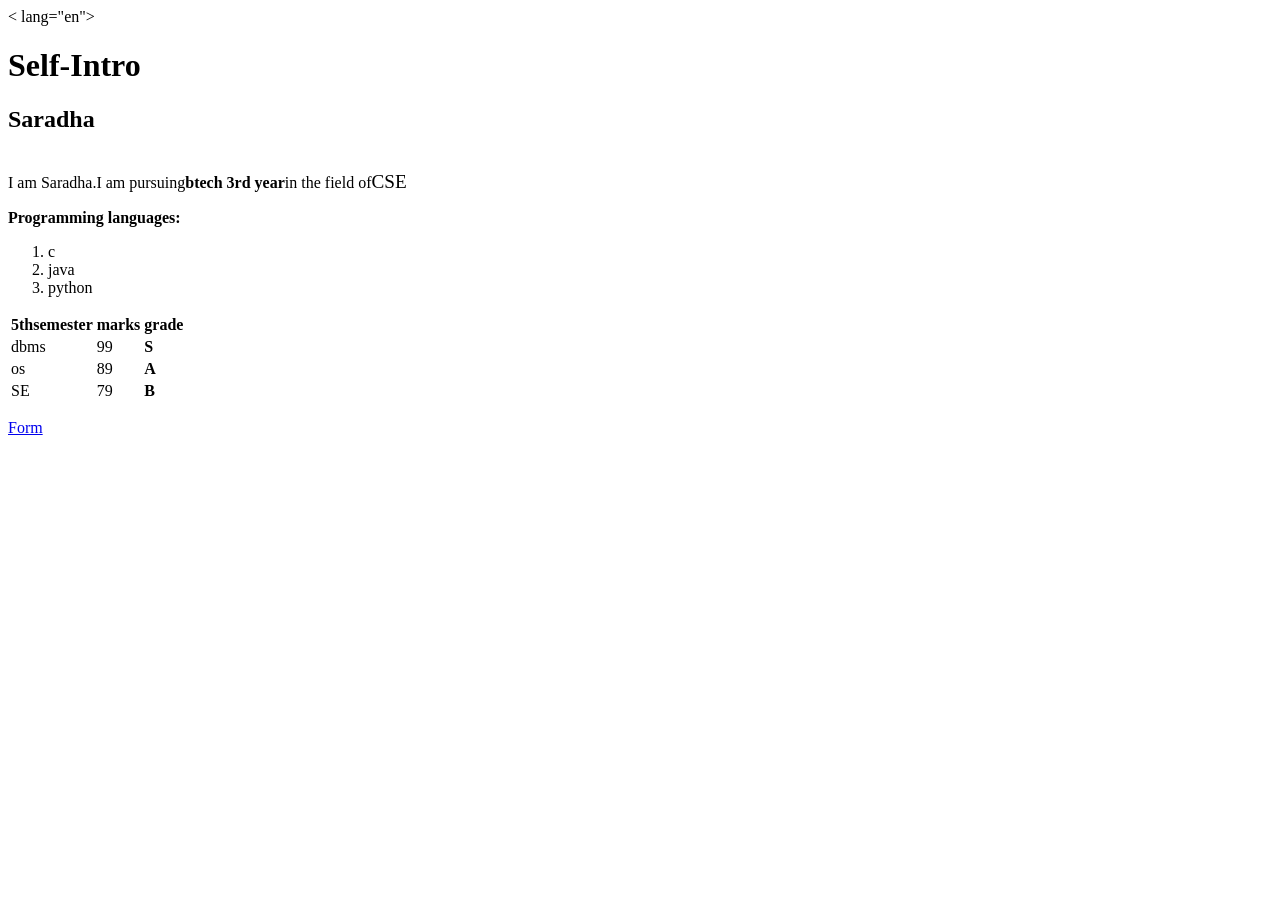
==== index.html @ 3e5a3574 "HTML CSS" ====
<!DOCTYPE html>
< lang="en">
<head>
    <meta charset="UTF-8">
    <meta name="viewport" content="width=device-width, initial-scale=1.0">
    <title>Document</title>
</head>
<p>
    <h1>
    Self-Intro
    <br>
</h1>
<h2>Saradha</h2>
<br>I am Saradha.I am pursuing<b>btech 3rd year</b>in the field of<big>CSE</big><i></i>
</br>
<p><b>Programming languages:</b></p>
<ol>
    <li>c</li><li>java</li><li>python</li>
</ol>
<table>
    <tr>
        <th>5thsemester</th>
        <th> marks</th>
        <th> grade</th>
    </tr>
    <tr>
        <td>dbms</td>
        <td>99</td>
        <td><b>S</b></td>
    </tr>
    <tr>
        <td>os</td>
        <td>89</td>
        <td><b>A</b></td>
    </tr>
    <tr>
        <td>SE</td>
        <td>79</td>
        <td><b>B</b></td>
    </tr>
</table>
<a href=form.html></a>
</p>
<a href="/form.html"target="main">Form</a>
    
</body>
</html>
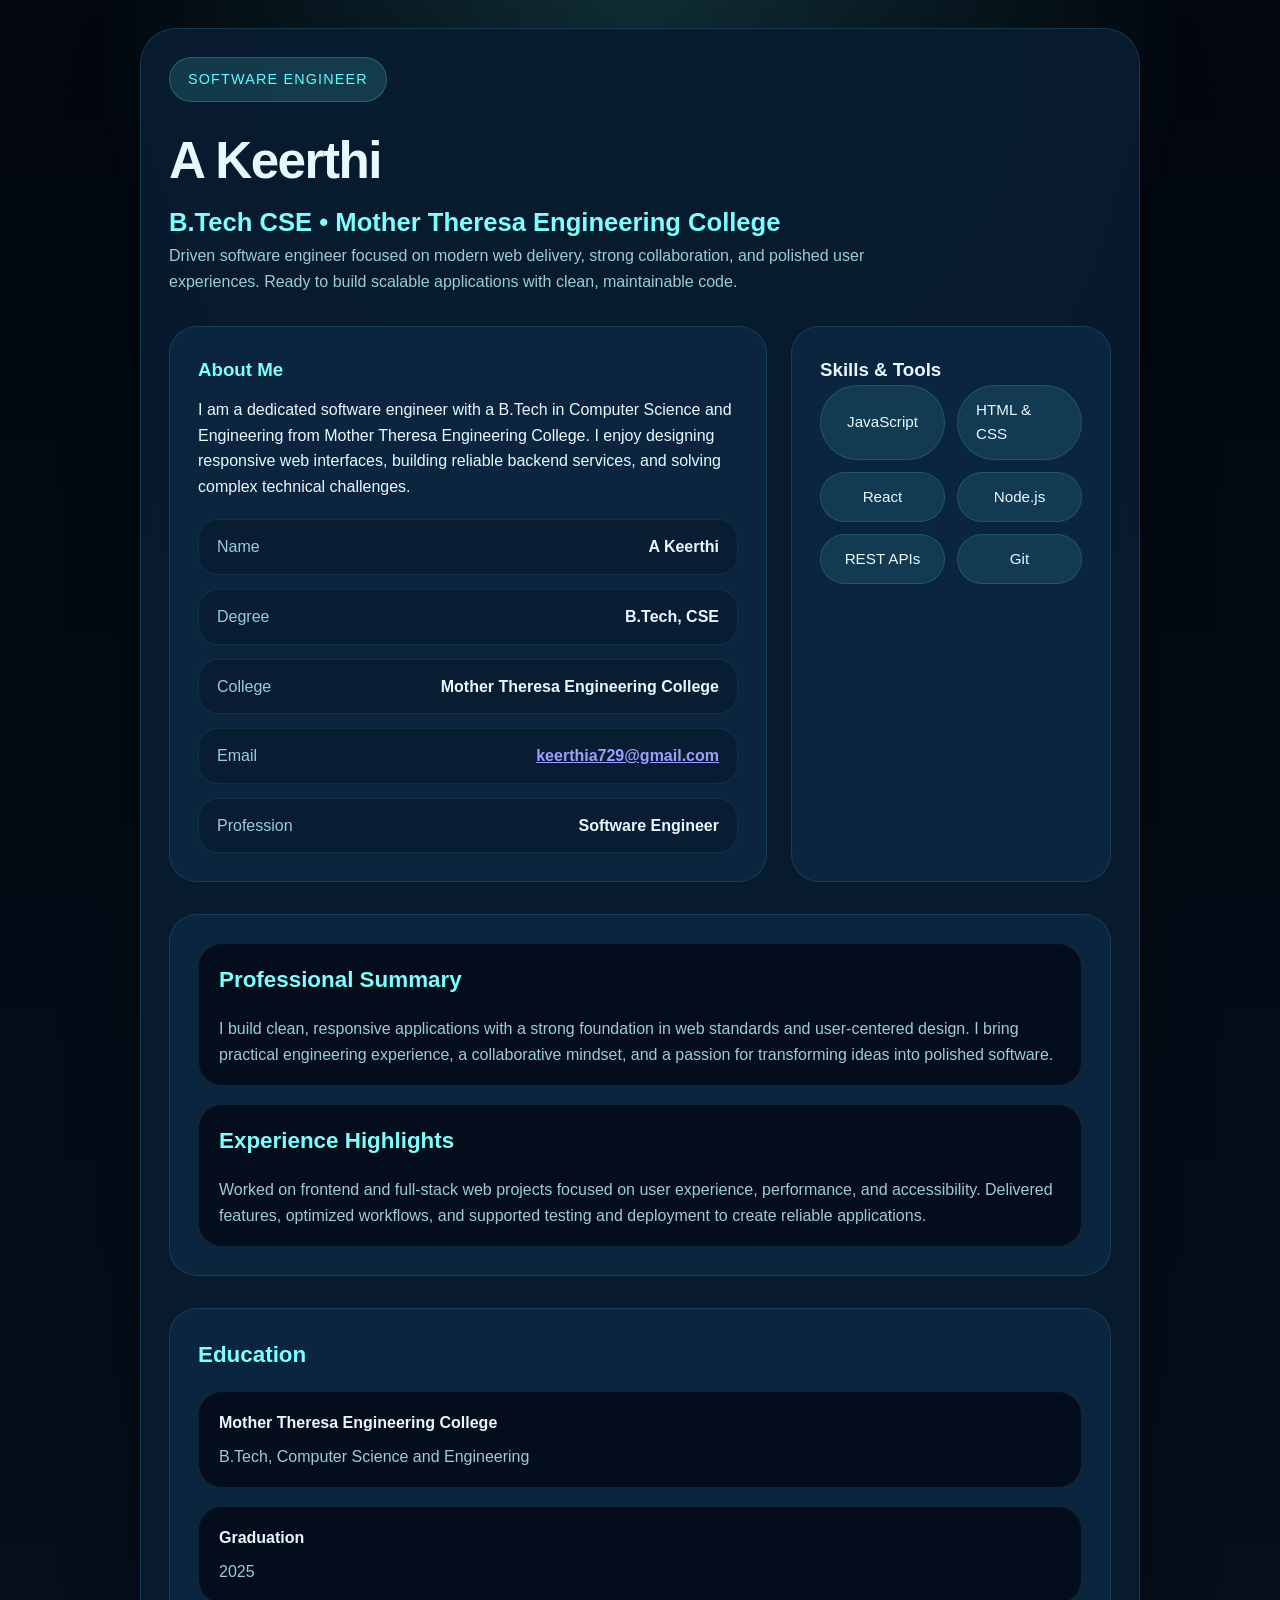
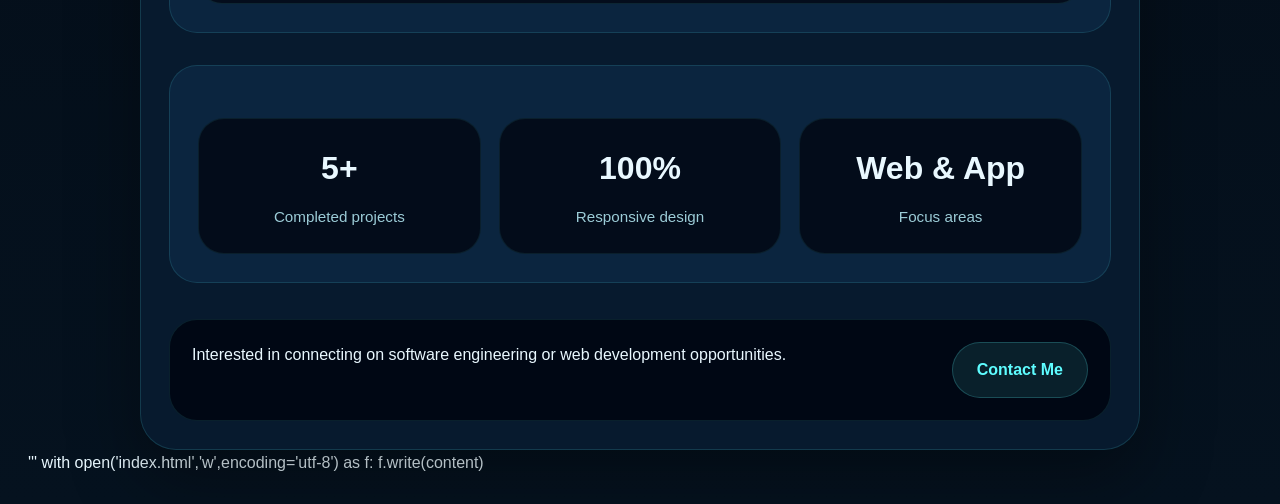
==== commit 1ba5b702: "portfolio" ====
--- a/index.html
+++ b/index.html
@@ -1,47 +1,354 @@
 <!DOCTYPE html>
-< lang="en">
+<html lang="en">
 <head>
     <meta charset="UTF-8">
     <meta name="viewport" content="width=device-width, initial-scale=1.0">
-    <title>Document</title>
+    <title>A Keerthi | Software Engineer Portfolio</title>
+    <style>
+        :root {
+            color-scheme: dark;
+            --bg: #05121f;
+            --surface: rgba(8, 28, 48, 0.95);
+            --surface-soft: rgba(12, 38, 65, 0.95);
+            --border: rgba(94, 252, 255, 0.2);
+            --aqua: #5efcff;
+            --text: #e9f8ff;
+            --muted: #9cccd7;
+            --accent: #7cffff;
+            --shadow: 0 28px 70px rgba(0, 0, 0, 0.35);
+        }
+
+        * {
+            box-sizing: border-box;
+            margin: 0;
+            padding: 0;
+        }
+
+        html, body {
+            min-height: 100%;
+        }
+
+        body {
+            font-family: 'Segoe UI', Tahoma, Geneva, Verdana, sans-serif;
+            background: radial-gradient(circle at top, rgba(94, 252, 255, 0.16), transparent 25%),
+                        linear-gradient(180deg, #02070f 0%, #05121f 100%);
+            color: var(--text);
+            line-height: 1.6;
+            padding: 28px;
+        }
+
+        .container {
+            max-width: 1000px;
+            margin: 0 auto;
+            padding: 28px;
+            background: var(--surface);
+            border: 1px solid rgba(94, 252, 255, 0.14);
+            border-radius: 36px;
+            box-shadow: var(--shadow);
+            backdrop-filter: blur(16px);
+        }
+
+        .header {
+            display: grid;
+            gap: 18px;
+            margin-bottom: 32px;
+        }
+
+        .status {
+            width: fit-content;
+            padding: 10px 18px;
+            border-radius: 999px;
+            background: rgba(94, 252, 255, 0.14);
+            border: 1px solid rgba(94, 252, 255, 0.22);
+            color: var(--aqua);
+            font-size: 0.9rem;
+            letter-spacing: 0.08em;
+            text-transform: uppercase;
+        }
+
+        h1 {
+            font-size: clamp(2.8rem, 4vw, 4rem);
+            letter-spacing: -0.03em;
+        }
+
+        h2 {
+            color: var(--accent);
+            font-size: clamp(1.3rem, 2vw, 1.7rem);
+            font-weight: 600;
+        }
+
+        .tagline {
+            max-width: 760px;
+            color: var(--muted);
+            font-size: 1rem;
+        }
+
+        .grid {
+            display: grid;
+            gap: 24px;
+            grid-template-columns: minmax(0, 1fr) 320px;
+        }
+
+        .card {
+            background: var(--surface-soft);
+            border: 1px solid rgba(94, 252, 255, 0.12);
+            border-radius: 28px;
+            padding: 28px;
+        }
+
+        .profile-card {
+            display: grid;
+            gap: 20px;
+        }
+
+        .profile-card h3 {
+            color: var(--accent);
+            margin-bottom: 12px;
+        }
+
+        .details {
+            display: grid;
+            gap: 14px;
+            list-style: none;
+        }
+
+        .details li {
+            display: flex;
+            justify-content: space-between;
+            gap: 12px;
+            padding: 14px 18px;
+            border-radius: 20px;
+            background: rgba(0, 0, 0, 0.2);
+            border: 1px solid rgba(94, 252, 255, 0.08);
+        }
+
+        .details li span:first-child {
+            color: var(--muted);
+        }
+
+        .details li span:last-child {
+            color: var(--text);
+            font-weight: 600;
+        }
+
+        .skills {
+            display: grid;
+            gap: 12px;
+            grid-template-columns: repeat(2, minmax(0, 1fr));
+        }
+
+        .skill-pill {
+            display: inline-flex;
+            align-items: center;
+            justify-content: center;
+            padding: 12px 18px;
+            border-radius: 999px;
+            background: rgba(94, 252, 255, 0.1);
+            color: var(--text);
+            border: 1px solid rgba(94, 252, 255, 0.14);
+            font-size: 0.95rem;
+        }
+
+        .section {
+            margin-top: 32px;
+        }
+
+        .section h3 {
+            margin-bottom: 18px;
+            color: var(--accent);
+            font-size: 1.4rem;
+        }
+
+        .section p,
+        .section li {
+            color: var(--muted);
+        }
+
+        .list-card {
+            display: grid;
+            gap: 18px;
+        }
+
+        .list-card div {
+            padding: 18px 20px;
+            border-radius: 24px;
+            background: rgba(4, 12, 25, 0.9);
+            border: 1px solid rgba(94, 252, 255, 0.1);
+        }
+
+        .list-card strong {
+            display: block;
+            margin-bottom: 8px;
+            color: var(--text);
+        }
+
+        .stats {
+            display: grid;
+            grid-template-columns: repeat(3, minmax(0, 1fr));
+            gap: 18px;
+            margin-top: 24px;
+        }
+
+        .stat {
+            padding: 24px;
+            border-radius: 26px;
+            background: rgba(4, 12, 25, 0.96);
+            border: 1px solid rgba(94, 252, 255, 0.08);
+            text-align: center;
+        }
+
+        .stat strong {
+            display: block;
+            font-size: 2rem;
+            color: var(--text);
+            margin-bottom: 10px;
+        }
+
+        .stat span {
+            color: var(--muted);
+            font-size: 0.95rem;
+        }
+
+        .footer {
+            margin-top: 36px;
+            padding: 22px;
+            border-radius: 28px;
+            background: rgba(0, 6, 18, 0.9);
+            border: 1px solid rgba(94, 252, 255, 0.1);
+            display: flex;
+            flex-wrap: wrap;
+            justify-content: space-between;
+            gap: 18px;
+        }
+
+        .footer a {
+            color: var(--aqua);
+            text-decoration: none;
+            font-weight: 600;
+        }
+
+        .button {
+            display: inline-flex;
+            align-items: center;
+            justify-content: center;
+            gap: 10px;
+            padding: 14px 24px;
+            border-radius: 999px;
+            border: 1px solid rgba(94, 252, 255, 0.2);
+            background: rgba(94, 252, 255, 0.1);
+            color: var(--aqua);
+            transition: transform 0.2s ease, background 0.2s ease;
+        }
+
+        .button:hover {
+            transform: translateY(-2px);
+            background: rgba(94, 252, 255, 0.18);
+        }
+
+        @media (max-width: 820px) {
+            .grid {
+                grid-template-columns: 1fr;
+            }
+
+            .skills {
+                grid-template-columns: 1fr;
+            }
+
+            .stats {
+                grid-template-columns: 1fr;
+            }
+        }
+    </style>
 </head>
-<p>
-    <h1>
-    Self-Intro
-    <br>
-</h1>
-<h2>Saradha</h2>
-<br>I am Saradha.I am pursuing<b>btech 3rd year</b>in the field of<big>CSE</big><i></i>
-</br>
-<p><b>Programming languages:</b></p>
-<ol>
-    <li>c</li><li>java</li><li>python</li>
-</ol>
-<table>
-    <tr>
-        <th>5thsemester</th>
-        <th> marks</th>
-        <th> grade</th>
-    </tr>
-    <tr>
-        <td>dbms</td>
-        <td>99</td>
-        <td><b>S</b></td>
-    </tr>
-    <tr>
-        <td>os</td>
-        <td>89</td>
-        <td><b>A</b></td>
-    </tr>
-    <tr>
-        <td>SE</td>
-        <td>79</td>
-        <td><b>B</b></td>
-    </tr>
-</table>
-<a href=form.html></a>
-</p>
-<a href="/form.html"target="main">Form</a>
-    
+<body>
+    <main class="container">
+        <header class="header">
+            <span class="status">Software Engineer</span>
+            <div>
+                <h1>A Keerthi</h1>
+                <h2>B.Tech CSE • Mother Theresa Engineering College</h2>
+                <p class="tagline">Driven software engineer focused on modern web delivery, strong collaboration, and polished user experiences. Ready to build scalable applications with clean, maintainable code.</p>
+            </div>
+        </header>
+
+        <section class="grid">
+            <article class="card profile-card">
+                <div>
+                    <h3>About Me</h3>
+                    <p>I am a dedicated software engineer with a B.Tech in Computer Science and Engineering from Mother Theresa Engineering College. I enjoy designing responsive web interfaces, building reliable backend services, and solving complex technical challenges.</p>
+                </div>
+
+                <ul class="details">
+                    <li><span>Name</span><span>A Keerthi</span></li>
+                    <li><span>Degree</span><span>B.Tech, CSE</span></li>
+                    <li><span>College</span><span>Mother Theresa Engineering College</span></li>
+                    <li><span>Email</span><span><a href="mailto:keerthia729@gmail.com">keerthia729@gmail.com</a></span></li>
+                    <li><span>Profession</span><span>Software Engineer</span></li>
+                </ul>
+            </article>
+
+            <aside class="card">
+                <h3>Skills & Tools</h3>
+                <div class="skills">
+                    <span class="skill-pill">JavaScript</span>
+                    <span class="skill-pill">HTML & CSS</span>
+                    <span class="skill-pill">React</span>
+                    <span class="skill-pill">Node.js</span>
+                    <span class="skill-pill">REST APIs</span>
+                    <span class="skill-pill">Git</span>
+                </div>
+            </aside>
+        </section>
+
+        <section class="section card list-card">
+            <div>
+                <h3>Professional Summary</h3>
+                <p>I build clean, responsive applications with a strong foundation in web standards and user-centered design. I bring practical engineering experience, a collaborative mindset, and a passion for transforming ideas into polished software.</p>
+            </div>
+
+            <div>
+                <h3>Experience Highlights</h3>
+                <p>Worked on frontend and full-stack web projects focused on user experience, performance, and accessibility. Delivered features, optimized workflows, and supported testing and deployment to create reliable applications.</p>
+            </div>
+        </section>
+
+        <section class="section card">
+            <h3>Education</h3>
+            <div class="list-card">
+                <div>
+                    <strong>Mother Theresa Engineering College</strong>
+                    <p>B.Tech, Computer Science and Engineering</p>
+                </div>
+                <div>
+                    <strong>Graduation</strong>
+                    <p>2025</p>
+                </div>
+            </div>
+        </section>
+
+        <section class="section card">
+            <div class="stats" id="statsContainer"></div>
+        </section>
+
+        <footer class="footer">
+            <div>Interested in connecting on software engineering or web development opportunities.</div>
+            <a href="mailto:keerthia729@gmail.com" class="button">Contact Me</a>
+        </footer>
+    </main>
+
+    <script>
+        const stats = [
+            { label: 'Completed projects', value: '5+' },
+            { label: 'Responsive design', value: '100%' },
+            { label: 'Focus areas', value: 'Web & App' }
+        ];
+
+        const statsContainer = document.getElementById('statsContainer');
+        if (statsContainer) {
+            statsContainer.innerHTML = stats.map(stat => `\n                <div class="stat">\n                    <strong>${stat.value}</strong>\n                    <span>${stat.label}</span>\n                </div>\n            `).join('');
+        }
+    </script>
 </body>
-</html>+</html>'''
+with open('index.html','w',encoding='utf-8') as f:
+    f.write(content)
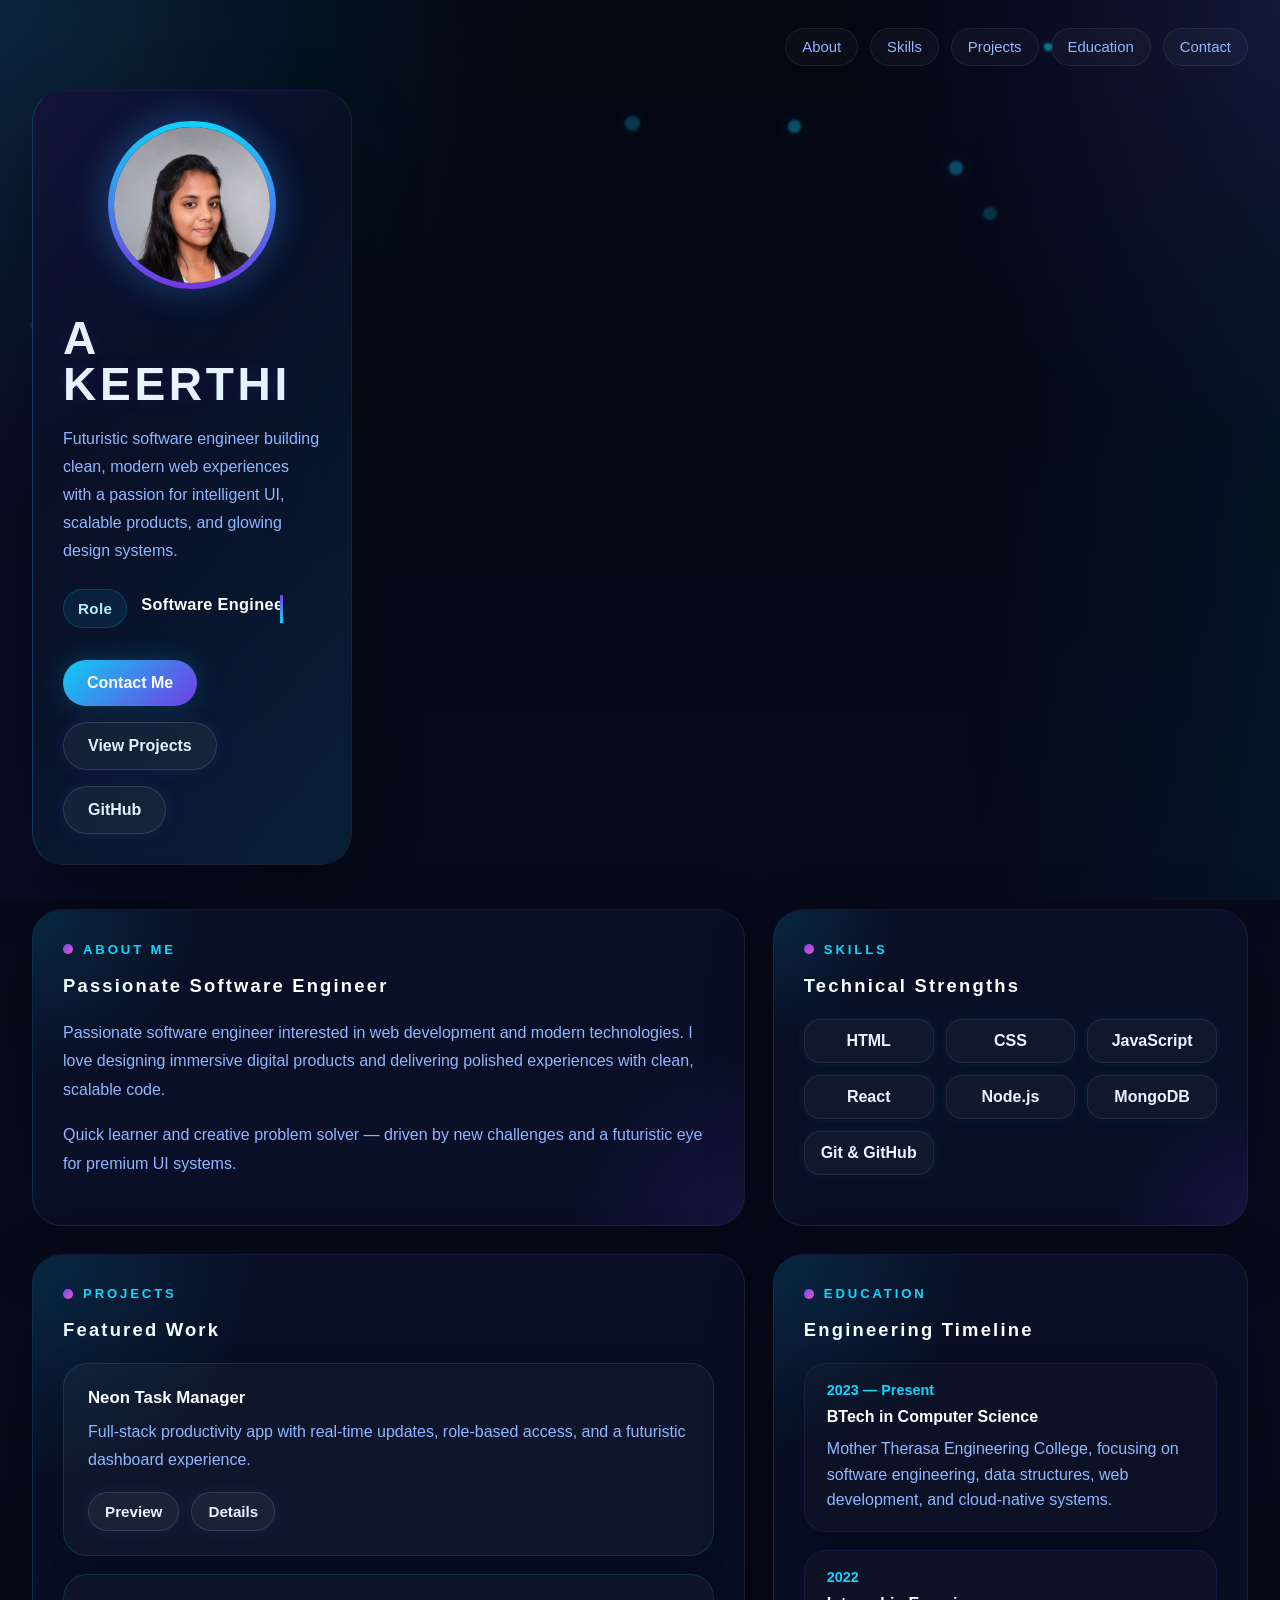
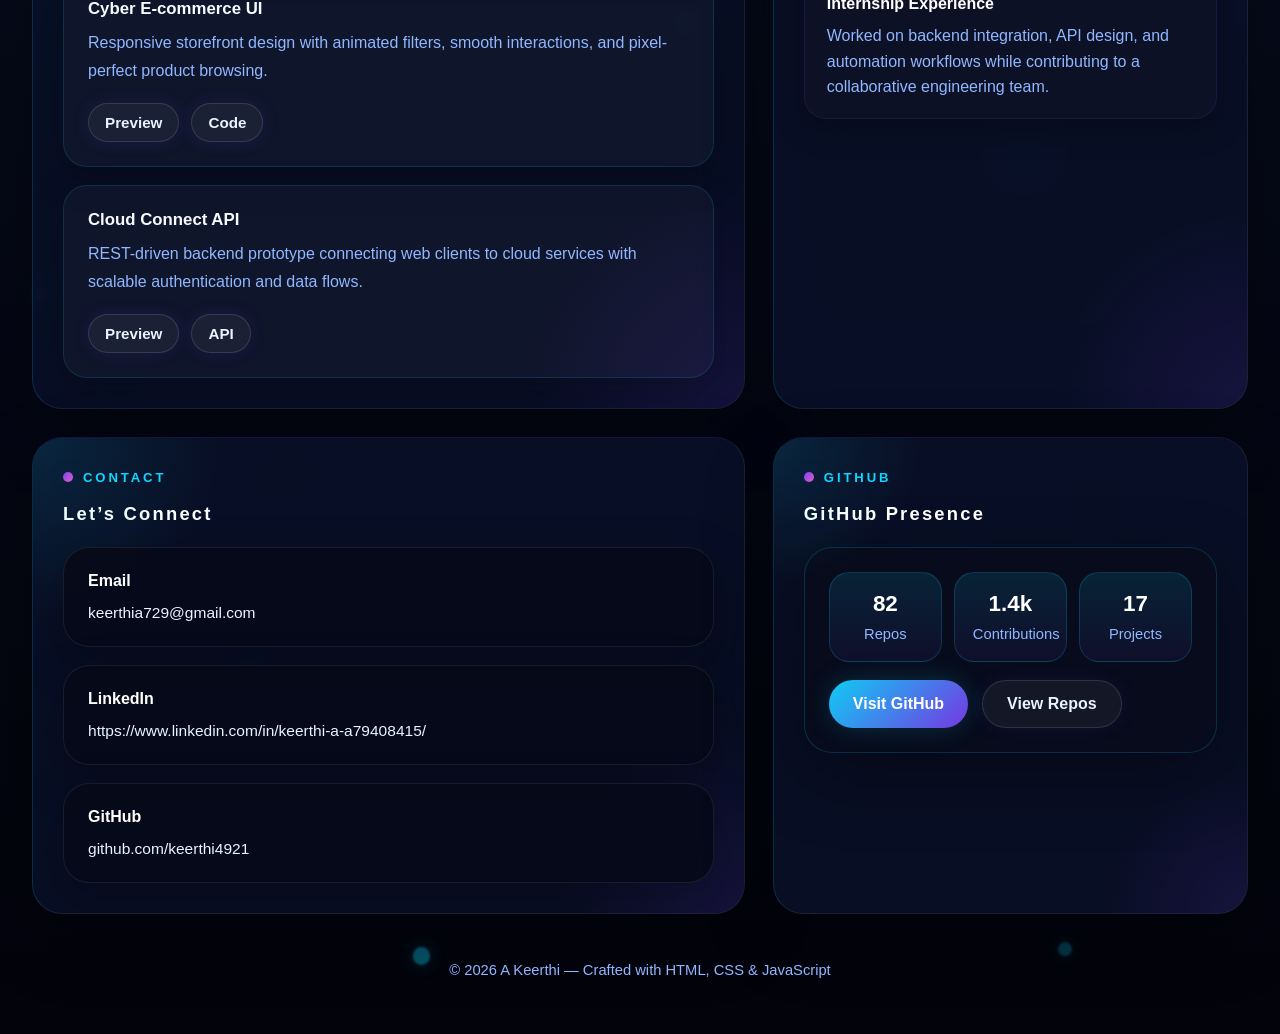
==== commit f87dda47: "form" ====
--- a/index.html
+++ b/index.html
@@ -1,354 +1,707 @@
-<!DOCTYPE html>
+<!doctype html>
 <html lang="en">
 <head>
-    <meta charset="UTF-8">
-    <meta name="viewport" content="width=device-width, initial-scale=1.0">
-    <title>A Keerthi | Software Engineer Portfolio</title>
-    <style>
-        :root {
-            color-scheme: dark;
-            --bg: #05121f;
-            --surface: rgba(8, 28, 48, 0.95);
-            --surface-soft: rgba(12, 38, 65, 0.95);
-            --border: rgba(94, 252, 255, 0.2);
-            --aqua: #5efcff;
-            --text: #e9f8ff;
-            --muted: #9cccd7;
-            --accent: #7cffff;
-            --shadow: 0 28px 70px rgba(0, 0, 0, 0.35);
-        }
-
-        * {
-            box-sizing: border-box;
-            margin: 0;
-            padding: 0;
-        }
-
-        html, body {
-            min-height: 100%;
-        }
-
-        body {
-            font-family: 'Segoe UI', Tahoma, Geneva, Verdana, sans-serif;
-            background: radial-gradient(circle at top, rgba(94, 252, 255, 0.16), transparent 25%),
-                        linear-gradient(180deg, #02070f 0%, #05121f 100%);
-            color: var(--text);
-            line-height: 1.6;
-            padding: 28px;
-        }
-
-        .container {
-            max-width: 1000px;
-            margin: 0 auto;
-            padding: 28px;
-            background: var(--surface);
-            border: 1px solid rgba(94, 252, 255, 0.14);
-            border-radius: 36px;
-            box-shadow: var(--shadow);
-            backdrop-filter: blur(16px);
-        }
-
-        .header {
-            display: grid;
-            gap: 18px;
-            margin-bottom: 32px;
-        }
-
-        .status {
-            width: fit-content;
-            padding: 10px 18px;
-            border-radius: 999px;
-            background: rgba(94, 252, 255, 0.14);
-            border: 1px solid rgba(94, 252, 255, 0.22);
-            color: var(--aqua);
-            font-size: 0.9rem;
-            letter-spacing: 0.08em;
-            text-transform: uppercase;
-        }
-
-        h1 {
-            font-size: clamp(2.8rem, 4vw, 4rem);
-            letter-spacing: -0.03em;
-        }
-
-        h2 {
-            color: var(--accent);
-            font-size: clamp(1.3rem, 2vw, 1.7rem);
-            font-weight: 600;
-        }
-
-        .tagline {
-            max-width: 760px;
-            color: var(--muted);
-            font-size: 1rem;
-        }
-
-        .grid {
-            display: grid;
-            gap: 24px;
-            grid-template-columns: minmax(0, 1fr) 320px;
-        }
-
-        .card {
-            background: var(--surface-soft);
-            border: 1px solid rgba(94, 252, 255, 0.12);
-            border-radius: 28px;
-            padding: 28px;
-        }
-
-        .profile-card {
-            display: grid;
-            gap: 20px;
-        }
-
-        .profile-card h3 {
-            color: var(--accent);
-            margin-bottom: 12px;
-        }
-
-        .details {
-            display: grid;
-            gap: 14px;
-            list-style: none;
-        }
-
-        .details li {
-            display: flex;
-            justify-content: space-between;
-            gap: 12px;
-            padding: 14px 18px;
-            border-radius: 20px;
-            background: rgba(0, 0, 0, 0.2);
-            border: 1px solid rgba(94, 252, 255, 0.08);
-        }
-
-        .details li span:first-child {
-            color: var(--muted);
-        }
-
-        .details li span:last-child {
-            color: var(--text);
-            font-weight: 600;
-        }
-
-        .skills {
-            display: grid;
-            gap: 12px;
-            grid-template-columns: repeat(2, minmax(0, 1fr));
-        }
-
-        .skill-pill {
-            display: inline-flex;
-            align-items: center;
-            justify-content: center;
-            padding: 12px 18px;
-            border-radius: 999px;
-            background: rgba(94, 252, 255, 0.1);
-            color: var(--text);
-            border: 1px solid rgba(94, 252, 255, 0.14);
-            font-size: 0.95rem;
-        }
-
-        .section {
-            margin-top: 32px;
-        }
-
-        .section h3 {
-            margin-bottom: 18px;
-            color: var(--accent);
-            font-size: 1.4rem;
-        }
-
-        .section p,
-        .section li {
-            color: var(--muted);
-        }
-
-        .list-card {
-            display: grid;
-            gap: 18px;
-        }
-
-        .list-card div {
-            padding: 18px 20px;
-            border-radius: 24px;
-            background: rgba(4, 12, 25, 0.9);
-            border: 1px solid rgba(94, 252, 255, 0.1);
-        }
-
-        .list-card strong {
-            display: block;
-            margin-bottom: 8px;
-            color: var(--text);
-        }
-
-        .stats {
-            display: grid;
-            grid-template-columns: repeat(3, minmax(0, 1fr));
-            gap: 18px;
-            margin-top: 24px;
-        }
-
-        .stat {
-            padding: 24px;
-            border-radius: 26px;
-            background: rgba(4, 12, 25, 0.96);
-            border: 1px solid rgba(94, 252, 255, 0.08);
-            text-align: center;
-        }
-
-        .stat strong {
-            display: block;
-            font-size: 2rem;
-            color: var(--text);
-            margin-bottom: 10px;
-        }
-
-        .stat span {
-            color: var(--muted);
-            font-size: 0.95rem;
-        }
-
-        .footer {
-            margin-top: 36px;
-            padding: 22px;
-            border-radius: 28px;
-            background: rgba(0, 6, 18, 0.9);
-            border: 1px solid rgba(94, 252, 255, 0.1);
-            display: flex;
-            flex-wrap: wrap;
-            justify-content: space-between;
-            gap: 18px;
-        }
-
-        .footer a {
-            color: var(--aqua);
-            text-decoration: none;
-            font-weight: 600;
-        }
-
-        .button {
-            display: inline-flex;
-            align-items: center;
-            justify-content: center;
-            gap: 10px;
-            padding: 14px 24px;
-            border-radius: 999px;
-            border: 1px solid rgba(94, 252, 255, 0.2);
-            background: rgba(94, 252, 255, 0.1);
-            color: var(--aqua);
-            transition: transform 0.2s ease, background 0.2s ease;
-        }
-
-        .button:hover {
-            transform: translateY(-2px);
-            background: rgba(94, 252, 255, 0.18);
-        }
-
-        @media (max-width: 820px) {
-            .grid {
-                grid-template-columns: 1fr;
-            }
-
-            .skills {
-                grid-template-columns: 1fr;
-            }
-
-            .stats {
-                grid-template-columns: 1fr;
-            }
-        }
-    </style>
+  <meta charset="UTF-8" />
+  <meta name="viewport" content="width=device-width, initial-scale=1.0" />
+  <title>A Keerthi | Software Engineer</title>
+  <meta name="description" content="Portfolio of A Keerthi - Software Engineer with a futuristic neon cyberpunk design." />
+  <style>
+    :root {
+      --bg: #050712;
+      --bg2: #070c1b;
+      --surface: rgba(10, 16, 40, 0.88);
+      --surface-strong: rgba(8, 12, 34, 0.96);
+      --text: #e8f4ff;
+      --muted: #90b7ff;
+      --accent: #7c3aed;
+      --accent2: #0fd6ff;
+      --accent3: #ff4ec7;
+      --border: rgba(124, 58, 237, 0.24);
+      --glow: rgba(15, 214, 255, 0.2);
+      --shadow: 0 24px 68px rgba(0, 0, 0, 0.3);
+    }
+    * {
+      box-sizing: border-box;
+    }
+    html {
+      scroll-behavior: smooth;
+    }
+    body {
+      margin: 0;
+      min-height: 100%;
+      font-family: 'Inter', 'Segoe UI', sans-serif;
+      color: var(--text);
+      background: radial-gradient(circle at top left, rgba(15, 214, 255, 0.14), transparent 18%),
+                  radial-gradient(circle at top right, rgba(124, 58, 237, 0.12), transparent 15%),
+                  linear-gradient(180deg, #040712 0%, #070c1d 48%, #02030b 100%);
+      overflow-x: hidden;
+    }
+    body::before {
+      content: '';
+      position: fixed;
+      inset: 0;
+      pointer-events: none;
+      background-image: linear-gradient(90deg, rgba(124, 58, 237, 0.05) 0%, transparent 25%, transparent 75%, rgba(15, 214, 255, 0.05) 100%);
+    }
+    .page-shell {
+      position: relative;
+      min-height: 100vh;
+      padding: 28px 32px 40px;
+    }
+    .particle {
+      position: absolute;
+      width: 10px;
+      height: 10px;
+      border-radius: 50%;
+      background: rgba(15, 214, 255, 0.85);
+      box-shadow: 0 0 20px rgba(15, 214, 255, 0.4);
+      filter: blur(0.9px);
+      opacity: 0.7;
+      animation: float 14s infinite ease-in-out;
+    }
+    @keyframes float {
+      0%, 100% { transform: translate3d(0, 0, 0) scale(1); }
+      50% { transform: translate3d(10px, -24px, 0) scale(1.2); }
+    }
+    .topbar {
+      display: flex;
+      justify-content: flex-end;
+      gap: 12px;
+      margin-bottom: 24px;
+      position: relative;
+      z-index: 1;
+      flex-wrap: wrap;
+    }
+    .topbar a {
+      color: var(--muted);
+      text-decoration: none;
+      font-size: 0.93rem;
+      border: 1px solid rgba(255, 255, 255, 0.08);
+      padding: 10px 16px;
+      border-radius: 999px;
+      background: rgba(255, 255, 255, 0.03);
+      transition: transform 0.3s ease, border-color 0.3s ease, color 0.3s ease, background 0.3s ease;
+    }
+    .topbar a:hover {
+      transform: translateY(-2px);
+      color: #fff;
+      border-color: rgba(15, 214, 255, 0.42);
+      background: rgba(15, 214, 255, 0.08);
+    }
+    .hero {
+      display: grid;
+      grid-template-columns: minmax(220px, 320px) 1fr;
+      gap: 32px;
+      align-items: center;
+      margin-bottom: 44px;
+      position: relative;
+      z-index: 1;
+    }
+    .hero-card {
+      position: relative;
+      background: var(--surface);
+      border: 1px solid rgba(255, 255, 255, 0.08);
+      border-left: 1px solid rgba(15, 214, 255, 0.24);
+      border-top: 1px solid rgba(124, 58, 237, 0.16);
+      border-radius: 32px;
+      padding: 30px;
+      box-shadow: var(--shadow);
+      backdrop-filter: blur(18px);
+      overflow: hidden;
+    }
+    .hero-card::before {
+      content: '';
+      position: absolute;
+      inset: 0;
+      border-radius: 32px;
+      background: linear-gradient(130deg, rgba(124, 58, 237, 0.08), transparent 35%, rgba(15, 214, 255, 0.08));
+      pointer-events: none;
+    }
+    .hero-profile {
+      width: 100%;
+      display: flex;
+      justify-content: center;
+      margin-bottom: 26px;
+      position: relative;
+      z-index: 1;
+    }
+    .avatar-frame {
+      width: 168px;
+      height: 168px;
+      border-radius: 50%;
+      padding: 6px;
+      background: linear-gradient(180deg, rgba(15, 214, 255, 0.98), rgba(124, 58, 237, 0.95));
+      display: grid;
+      place-items: center;
+      box-shadow: 0 0 40px rgba(15, 214, 255, 0.24), 0 0 40px rgba(124, 58, 237, 0.18);
+    }
+    .avatar {
+      width: 100%;
+      height: 100%;
+      border-radius: 50%;
+      overflow: hidden;
+      background: linear-gradient(180deg, #12182f, #09102a);
+      display: grid;
+      place-items: center;
+      position: relative;
+    }
+    .avatar img {
+      width: 100%;
+      height: 100%;
+      object-fit: cover;
+      display: block;
+      filter: contrast(1.05) saturate(1.15);
+    }
+    .avatar::after {
+      content: '';
+      position: absolute;
+      inset: 0;
+      border-radius: 50%;
+      box-shadow: 0 0 40px rgba(15, 214, 255, 0.22), inset 0 0 22px rgba(255, 255, 255, 0.08);
+      pointer-events: none;
+    }
+    .hero-content h1 {
+      margin: 0;
+      font-size: clamp(2.8rem, 3.6vw, 4rem);
+      letter-spacing: 0.08em;
+      text-transform: uppercase;
+      line-height: 1;
+      text-shadow: 0 0 18px rgba(124, 58, 237, 0.14);
+    }
+    .hero-content p {
+      margin: 18px 0 0;
+      max-width: 680px;
+      color: var(--muted);
+      font-size: 1rem;
+      line-height: 1.75;
+    }
+    .typing-row {
+      display: flex;
+      align-items: center;
+      gap: 14px;
+      margin-top: 24px;
+      font-size: 1.02rem;
+      color: #fff;
+      letter-spacing: 0.02em;
+      flex-wrap: wrap;
+    }
+    .tag {
+      display: inline-flex;
+      align-items: center;
+      gap: 10px;
+      padding: 10px 14px;
+      border-radius: 999px;
+      background: rgba(15, 214, 255, 0.08);
+      border: 1px solid rgba(15, 214, 255, 0.18);
+      color: #b8eeff;
+      font-size: 0.95rem;
+      font-weight: 600;
+    }
+    .typing-text {
+      position: relative;
+      font-weight: 700;
+      overflow: hidden;
+      max-width: 380px;
+      min-height: 28px;
+    }
+    .typing-text::after {
+      content: '';
+      position: absolute;
+      right: 0;
+      top: 0;
+      width: 3px;
+      height: 100%;
+      background: linear-gradient(180deg, var(--accent), var(--accent2));
+      animation: blink 1.2s infinite;
+    }
+    @keyframes blink {
+      0%, 50% { opacity: 1; }
+      51%, 100% { opacity: 0; }
+    }
+    .hero-actions {
+      display: flex;
+      flex-wrap: wrap;
+      gap: 16px;
+      margin-top: 32px;
+    }
+    .btn {
+      display: inline-flex;
+      align-items: center;
+      justify-content: center;
+      gap: 10px;
+      border: none;
+      border-radius: 999px;
+      padding: 14px 24px;
+      background: linear-gradient(135deg, rgba(15, 214, 255, 0.95), rgba(124, 58, 237, 0.95));
+      color: #fff;
+      font-weight: 700;
+      text-decoration: none;
+      transition: transform 0.3s ease, box-shadow 0.3s ease, background 0.3s ease;
+      box-shadow: 0 0 28px rgba(15, 214, 255, 0.18);
+    }
+    .btn.secondary {
+      background: rgba(255, 255, 255, 0.05);
+      border: 1px solid rgba(255, 255, 255, 0.12);
+      color: var(--text);
+      box-shadow: 0 0 18px rgba(124, 58, 237, 0.12);
+    }
+    .btn:hover {
+      transform: translateY(-2px) scale(1.01);
+      box-shadow: 0 0 34px rgba(15, 214, 255, 0.28);
+    }
+    .content-grid {
+      display: grid;
+      grid-template-columns: 1.2fr 0.8fr;
+      gap: 28px;
+      position: relative;
+      z-index: 1;
+    }
+    .glass-card {
+      background: var(--surface);
+      border: 1px solid rgba(255, 255, 255, 0.08);
+      border-left: 1px solid rgba(15, 214, 255, 0.16);
+      border-top: 1px solid rgba(124, 58, 237, 0.12);
+      border-radius: 30px;
+      padding: 30px;
+      box-shadow: var(--shadow);
+      backdrop-filter: blur(18px);
+      position: relative;
+      overflow: hidden;
+    }
+    .glass-card::before {
+      content: '';
+      position: absolute;
+      inset: 0;
+      background: radial-gradient(circle at top left, rgba(15, 214, 255, 0.12), transparent 22%),
+                  radial-gradient(circle at bottom right, rgba(124, 58, 237, 0.12), transparent 22%);
+      pointer-events: none;
+    }
+    .section-label {
+      display: inline-flex;
+      align-items: center;
+      gap: 10px;
+      text-transform: uppercase;
+      font-size: 0.82rem;
+      letter-spacing: 0.22em;
+      color: var(--accent2);
+      margin-bottom: 18px;
+      font-weight: 700;
+    }
+    .section-label::before {
+      content: '';
+      width: 10px;
+      height: 10px;
+      border-radius: 50%;
+      background: linear-gradient(135deg, var(--accent), var(--accent3));
+      box-shadow: 0 0 18px rgba(124, 58, 237, 0.16);
+    }
+    .glass-card h2 {
+      margin: 0 0 22px;
+      font-size: 1.15rem;
+      letter-spacing: 0.12em;
+      color: #fff;
+    }
+    .glass-card p {
+      margin: 0 0 16px;
+      color: var(--muted);
+      line-height: 1.8;
+    }
+    .skill-grid {
+      display: grid;
+      grid-template-columns: repeat(3, minmax(120px, 1fr));
+      gap: 12px;
+    }
+    .skill-chip {
+      display: inline-flex;
+      align-items: center;
+      justify-content: center;
+      padding: 12px 14px;
+      border-radius: 16px;
+      background: rgba(255, 255, 255, 0.04);
+      border: 1px solid rgba(255, 255, 255, 0.08);
+      color: var(--text);
+      font-weight: 600;
+      box-shadow: 0 0 12px rgba(15, 214, 255, 0.08);
+    }
+    .projects-grid {
+      display: grid;
+      gap: 18px;
+    }
+    .project-card {
+      background: rgba(255, 255, 255, 0.03);
+      border: 1px solid rgba(15, 214, 255, 0.14);
+      border-radius: 24px;
+      padding: 24px;
+      transition: transform 0.35s ease, box-shadow 0.35s ease, border-color 0.35s ease;
+      transform-style: preserve-3d;
+      box-shadow: 0 12px 36px rgba(0, 0, 0, 0.24);
+    }
+    .project-card:hover {
+      transform: translateY(-10px) rotateX(1deg) rotateY(1deg);
+      border-color: rgba(15, 214, 255, 0.32);
+      box-shadow: 0 20px 48px rgba(15, 214, 255, 0.18);
+    }
+    .project-card h3 {
+      margin: 0 0 10px;
+      font-size: 1.05rem;
+      color: #f7fbff;
+    }
+    .project-card p {
+      margin: 0 0 18px;
+      color: var(--muted);
+      line-height: 1.75;
+    }
+    .project-actions {
+      display: flex;
+      flex-wrap: wrap;
+      gap: 12px;
+    }
+    .project-actions a {
+      display: inline-flex;
+      align-items: center;
+      justify-content: center;
+      padding: 10px 16px;
+      border-radius: 999px;
+      border: 1px solid rgba(255, 255, 255, 0.08);
+      background: rgba(255, 255, 255, 0.04);
+      color: var(--text);
+      text-decoration: none;
+      font-size: 0.95rem;
+      transition: transform 0.3s ease, background 0.3s ease, border-color 0.3s ease;
+    }
+    .project-actions a:hover {
+      transform: translateY(-1px);
+      background: rgba(15, 214, 255, 0.14);
+      border-color: rgba(15, 214, 255, 0.28);
+    }
+    .timeline {
+      display: grid;
+      gap: 18px;
+    }
+    .timeline-item {
+      display: grid;
+      gap: 10px;
+      padding: 18px 22px;
+      border-radius: 22px;
+      background: rgba(13, 18, 39, 0.95);
+      border: 1px solid rgba(124, 58, 237, 0.14);
+      box-shadow: 0 10px 30px rgba(0, 0, 0, 0.26);
+    }
+    .timeline-item span {
+      font-size: 0.9rem;
+      color: var(--accent2);
+      font-weight: 700;
+    }
+    .timeline-item h3 {
+      margin: 0;
+      font-size: 1rem;
+      color: #fff;
+    }
+    .timeline-item p {
+      margin: 0;
+      color: var(--muted);
+      line-height: 1.6;
+    }
+    .contact-grid {
+      display: grid;
+      gap: 18px;
+    }
+    .contact-card {
+      display: grid;
+      gap: 14px;
+      padding: 24px;
+      border-radius: 26px;
+      background: rgba(7, 10, 25, 0.95);
+      border: 1px solid rgba(255, 255, 255, 0.08);
+      box-shadow: 0 18px 48px rgba(0, 0, 0, 0.26);
+      backdrop-filter: blur(18px);
+    }
+    .contact-card h3 {
+      margin: 0;
+      font-size: 1rem;
+      color: #fff;
+    }
+    .contact-card a {
+      color: var(--text);
+      text-decoration: none;
+      font-size: 0.97rem;
+      transition: color 0.3s ease, transform 0.3s ease;
+    }
+    .contact-card a:hover {
+      color: #fff;
+      transform: translateX(4px);
+    }
+    .github-panel {
+      display: grid;
+      gap: 18px;
+      padding: 24px;
+      border-radius: 28px;
+      background: rgba(8, 11, 28, 0.92);
+      border: 1px solid rgba(15, 214, 255, 0.18);
+      box-shadow: 0 24px 68px rgba(0, 0, 0, 0.35);
+    }
+    .github-stats {
+      display: grid;
+      grid-template-columns: repeat(3, minmax(0, 1fr));
+      gap: 12px;
+    }
+    .stat-card {
+      padding: 18px;
+      border-radius: 20px;
+      background: linear-gradient(180deg, rgba(15, 214, 255, 0.12), rgba(124, 58, 237, 0.08));
+      border: 1px solid rgba(15, 214, 255, 0.18);
+      text-align: center;
+    }
+    .stat-card strong {
+      display: block;
+      font-size: 1.4rem;
+      margin-bottom: 8px;
+      color: #fff;
+    }
+    .stat-card span {
+      color: var(--muted);
+      font-size: 0.92rem;
+    }
+    .github-cta {
+      display: flex;
+      flex-wrap: wrap;
+      gap: 14px;
+    }
+    .reveal {
+      opacity: 0;
+      transform: translateY(30px);
+      transition: opacity 0.8s ease, transform 0.8s ease;
+    }
+    .reveal.visible {
+      opacity: 1;
+      transform: translateY(0);
+    }
+    .footer {
+      text-align: center;
+      margin: 48px auto 16px;
+      color: var(--muted);
+      font-size: 0.92rem;
+      position: relative;
+      z-index: 1;
+    }
+    @media (max-width: 1080px) {
+      .hero { grid-template-columns: 1fr; }
+      .content-grid { grid-template-columns: 1fr; }
+      .projects-grid { grid-template-columns: 1fr; }
+      .skill-grid { grid-template-columns: repeat(2, minmax(120px, 1fr)); }
+      .github-stats { grid-template-columns: repeat(2, minmax(0, 1fr)); }
+    }
+    @media (max-width: 768px) {
+      .page-shell { padding: 20px 18px 30px; }
+      .topbar { justify-content: center; }
+      .hero-card { padding: 24px; }
+      .hero-profile { margin-bottom: 18px; }
+      .hero-actions { justify-content: center; }
+      .typing-row { flex-direction: column; align-items: flex-start; }
+      .skill-grid { grid-template-columns: 1fr; }
+      .contact-card, .github-panel, .timeline-item { padding: 20px; }
+    }
+  </style>
 </head>
 <body>
-    <main class="container">
-        <header class="header">
-            <span class="status">Software Engineer</span>
-            <div>
-                <h1>A Keerthi</h1>
-                <h2>B.Tech CSE • Mother Theresa Engineering College</h2>
-                <p class="tagline">Driven software engineer focused on modern web delivery, strong collaboration, and polished user experiences. Ready to build scalable applications with clean, maintainable code.</p>
+  <div class="page-shell">
+    <div class="topbar reveal">
+      <a href="#about">About</a>
+      <a href="#skills">Skills</a>
+      <a href="#projects">Projects</a>
+      <a href="#education">Education</a>
+      <a href="#contact">Contact</a>
+    </div>
+    <section class="hero reveal">
+      <div class="hero-card">
+        <div class="hero-profile">
+          <div class="avatar-frame">
+            <div class="avatar">
+              <img src="HTML -CSS/files/profile.jpeg.jpeg" alt="A Keerthi profile photo" />
             </div>
-        </header>
-
-        <section class="grid">
-            <article class="card profile-card">
-                <div>
-                    <h3>About Me</h3>
-                    <p>I am a dedicated software engineer with a B.Tech in Computer Science and Engineering from Mother Theresa Engineering College. I enjoy designing responsive web interfaces, building reliable backend services, and solving complex technical challenges.</p>
-                </div>
-
-                <ul class="details">
-                    <li><span>Name</span><span>A Keerthi</span></li>
-                    <li><span>Degree</span><span>B.Tech, CSE</span></li>
-                    <li><span>College</span><span>Mother Theresa Engineering College</span></li>
-                    <li><span>Email</span><span><a href="mailto:keerthia729@gmail.com">keerthia729@gmail.com</a></span></li>
-                    <li><span>Profession</span><span>Software Engineer</span></li>
-                </ul>
-            </article>
-
-            <aside class="card">
-                <h3>Skills & Tools</h3>
-                <div class="skills">
-                    <span class="skill-pill">JavaScript</span>
-                    <span class="skill-pill">HTML & CSS</span>
-                    <span class="skill-pill">React</span>
-                    <span class="skill-pill">Node.js</span>
-                    <span class="skill-pill">REST APIs</span>
-                    <span class="skill-pill">Git</span>
-                </div>
-            </aside>
-        </section>
-
-        <section class="section card list-card">
-            <div>
-                <h3>Professional Summary</h3>
-                <p>I build clean, responsive applications with a strong foundation in web standards and user-centered design. I bring practical engineering experience, a collaborative mindset, and a passion for transforming ideas into polished software.</p>
+          </div>
+        </div>
+        <div class="hero-content">
+          <h1>A Keerthi</h1>
+          <p>Futuristic software engineer building clean, modern web experiences with a passion for intelligent UI, scalable products, and glowing design systems.</p>
+          <div class="typing-row">
+            <span class="tag">Role</span>
+            <div class="typing-text" aria-live="polite">Software Engineer</div>
+          </div>
+          <div class="hero-actions">
+            <a class="btn" href="#contact">Contact Me</a>
+            <a class="btn secondary" href="#projects">View Projects</a>
+            <a class="btn secondary" href="https://github.com/keerthi4921" target="_blank" rel="noopener noreferrer">GitHub</a>
+          </div>
+        </div>
+      </div>
+    </section>
+    <main class="content-grid">
+      <section class="glass-card reveal" id="about">
+        <div class="section-label">About Me</div>
+        <h2>Passionate Software Engineer</h2>
+        <p>Passionate software engineer interested in web development and modern technologies. I love designing immersive digital products and delivering polished experiences with clean, scalable code.</p>
+        <p>Quick learner and creative problem solver — driven by new challenges and a futuristic eye for premium UI systems.</p>
+      </section>
+      <section class="glass-card reveal" id="skills">
+        <div class="section-label">Skills</div>
+        <h2>Technical Strengths</h2>
+        <div class="skill-grid">
+          <div class="skill-chip">HTML</div>
+          <div class="skill-chip">CSS</div>
+          <div class="skill-chip">JavaScript</div>
+          <div class="skill-chip">React</div>
+          <div class="skill-chip">Node.js</div>
+          <div class="skill-chip">MongoDB</div>
+          <div class="skill-chip">Git & GitHub</div>
+        </div>
+      </section>
+      <section class="glass-card reveal" id="projects">
+        <div class="section-label">Projects</div>
+        <h2>Featured Work</h2>
+        <div class="projects-grid">
+          <article class="project-card">
+            <h3>Neon Task Manager</h3>
+            <p>Full-stack productivity app with real-time updates, role-based access, and a futuristic dashboard experience.</p>
+            <div class="project-actions">
+              <a href="#" class="btn secondary">Preview</a>
+              <a href="#" class="btn secondary">Details</a>
             </div>
-
-            <div>
-                <h3>Experience Highlights</h3>
-                <p>Worked on frontend and full-stack web projects focused on user experience, performance, and accessibility. Delivered features, optimized workflows, and supported testing and deployment to create reliable applications.</p>
+          </article>
+          <article class="project-card">
+            <h3>Cyber E-commerce UI</h3>
+            <p>Responsive storefront design with animated filters, smooth interactions, and pixel-perfect product browsing.</p>
+            <div class="project-actions">
+              <a href="#" class="btn secondary">Preview</a>
+              <a href="#" class="btn secondary">Code</a>
             </div>
-        </section>
-
-        <section class="section card">
-            <h3>Education</h3>
-            <div class="list-card">
-                <div>
-                    <strong>Mother Theresa Engineering College</strong>
-                    <p>B.Tech, Computer Science and Engineering</p>
-                </div>
-                <div>
-                    <strong>Graduation</strong>
-                    <p>2025</p>
-                </div>
+          </article>
+          <article class="project-card">
+            <h3>Cloud Connect API</h3>
+            <p>REST-driven backend prototype connecting web clients to cloud services with scalable authentication and data flows.</p>
+            <div class="project-actions">
+              <a href="#" class="btn secondary">Preview</a>
+              <a href="#" class="btn secondary">API</a>
             </div>
-        </section>
-
-        <section class="section card">
-            <div class="stats" id="statsContainer"></div>
-        </section>
-
-        <footer class="footer">
-            <div>Interested in connecting on software engineering or web development opportunities.</div>
-            <a href="mailto:keerthia729@gmail.com" class="button">Contact Me</a>
-        </footer>
+          </article>
+        </div>
+      </section>
+      <section class="glass-card reveal" id="education">
+        <div class="section-label">Education</div>
+        <h2>Engineering Timeline</h2>
+        <div class="timeline">
+          <article class="timeline-item">
+            <span>2023 — Present</span>
+            <h3>BTech in Computer Science</h3>
+            <p>Mother Therasa Engineering College, focusing on software engineering, data structures, web development, and cloud-native systems.</p>
+          </article>
+          <article class="timeline-item">
+            <span>2022</span>
+            <h3>Internship Experience</h3>
+            <p>Worked on backend integration, API design, and automation workflows while contributing to a collaborative engineering team.</p>
+          </article>
+        </div>
+      </section>
+      <section class="glass-card reveal" id="contact">
+        <div class="section-label">Contact</div>
+        <h2>Let’s Connect</h2>
+        <div class="contact-grid">
+          <div class="contact-card">
+            <h3>Email</h3>
+            <a href="mailto:keerthia729@gmail.com">keerthia729@gmail.com</a>
+          </div>
+          <div class="contact-card">
+            <h3>LinkedIn</h3>
+            <a href="https://www.linkedin.com/in/keerthi-a-a79408415/" target="_blank" rel="noopener noreferrer">https://www.linkedin.com/in/keerthi-a-a79408415/</a>
+          </div>
+          <div class="contact-card">
+            <h3>GitHub</h3>
+            <a href="https://github.com/keerthi4921" target="_blank" rel="noopener noreferrer">github.com/keerthi4921</a>
+          </div>
+        </div>
+      </section>
+      <section class="glass-card reveal">
+        <div class="section-label">GitHub</div>
+        <h2>GitHub Presence</h2>
+        <div class="github-panel">
+          <div class="github-stats">
+            <div class="stat-card">
+              <strong>82</strong>
+              <span>Repos</span>
+            </div>
+            <div class="stat-card">
+              <strong>1.4k</strong>
+              <span>Contributions</span>
+            </div>
+            <div class="stat-card">
+              <strong>17</strong>
+              <span>Projects</span>
+            </div>
+          </div>
+          <div class="github-cta">
+            <a class="btn" href="https://github.com/keerthi4921" target="_blank" rel="noopener noreferrer">Visit GitHub</a>
+            <a class="btn secondary" href="https://github.com/keerthi4921?tab=repositories" target="_blank" rel="noopener noreferrer">View Repos</a>
+          </div>
+        </div>
+      </section>
     </main>
-
-    <script>
-        const stats = [
-            { label: 'Completed projects', value: '5+' },
-            { label: 'Responsive design', value: '100%' },
-            { label: 'Focus areas', value: 'Web & App' }
-        ];
-
-        const statsContainer = document.getElementById('statsContainer');
-        if (statsContainer) {
-            statsContainer.innerHTML = stats.map(stat => `\n                <div class="stat">\n                    <strong>${stat.value}</strong>\n                    <span>${stat.label}</span>\n                </div>\n            `).join('');
-        }
-    </script>
+    <footer class="footer reveal">© <span id="year"></span> A Keerthi — Crafted with HTML, CSS & JavaScript</footer>
+  </div>
+  <script>
+    const roles = ['Software Engineer', 'Frontend Developer', 'Tech Enthusiast'];
+    const typing = document.querySelector('.typing-text');
+    let roleIndex = 0;
+    let charIndex = 0;
+    let isDeleting = false;
+    function typeRole() {
+      const currentRole = roles[roleIndex];
+      charIndex = isDeleting ? charIndex - 1 : charIndex + 1;
+      typing.textContent = currentRole.slice(0, charIndex);
+      if (!isDeleting && charIndex === currentRole.length) {
+        isDeleting = true;
+        setTimeout(typeRole, 1400);
+        return;
+      }
+      if (isDeleting && charIndex === 0) {
+        isDeleting = false;
+        roleIndex = (roleIndex + 1) % roles.length;
+      }
+      const delay = isDeleting ? 80 : 120;
+      setTimeout(typeRole, delay);
+    }
+    function createParticles(count) {
+      const shell = document.querySelector('.page-shell');
+      for (let i = 0; i < count; i++) {
+        const particle = document.createElement('div');
+        particle.className = 'particle';
+        const size = Math.random() * 12 + 6;
+        particle.style.width = `${size}px`;
+        particle.style.height = `${size}px`;
+        particle.style.left = `${Math.random() * 100}%`;
+        particle.style.top = `${Math.random() * 100}%`;
+        particle.style.animationDuration = `${Math.random() * 14 + 8}s`;
+        particle.style.opacity = `${Math.random() * 0.5 + 0.2}`;
+        shell.appendChild(particle);
+      }
+    }
+    function revealOnScroll() {
+      const elements = document.querySelectorAll('.reveal');
+      const observer = new IntersectionObserver((entries) => {
+        entries.forEach(entry => {
+          if (entry.isIntersecting) {
+            entry.target.classList.add('visible');
+            observer.unobserve(entry.target);
+          }
+        });
+      }, { threshold: 0.15 });
+      elements.forEach(el => observer.observe(el));
+    }
+    window.addEventListener('DOMContentLoaded', () => {
+      document.getElementById('year').textContent = new Date().getFullYear();
+      createParticles(28);
+      revealOnScroll();
+      typeRole();
+    });
+  </script>
 </body>
-</html>'''
-with open('index.html','w',encoding='utf-8') as f:
-    f.write(content)
+</html>
